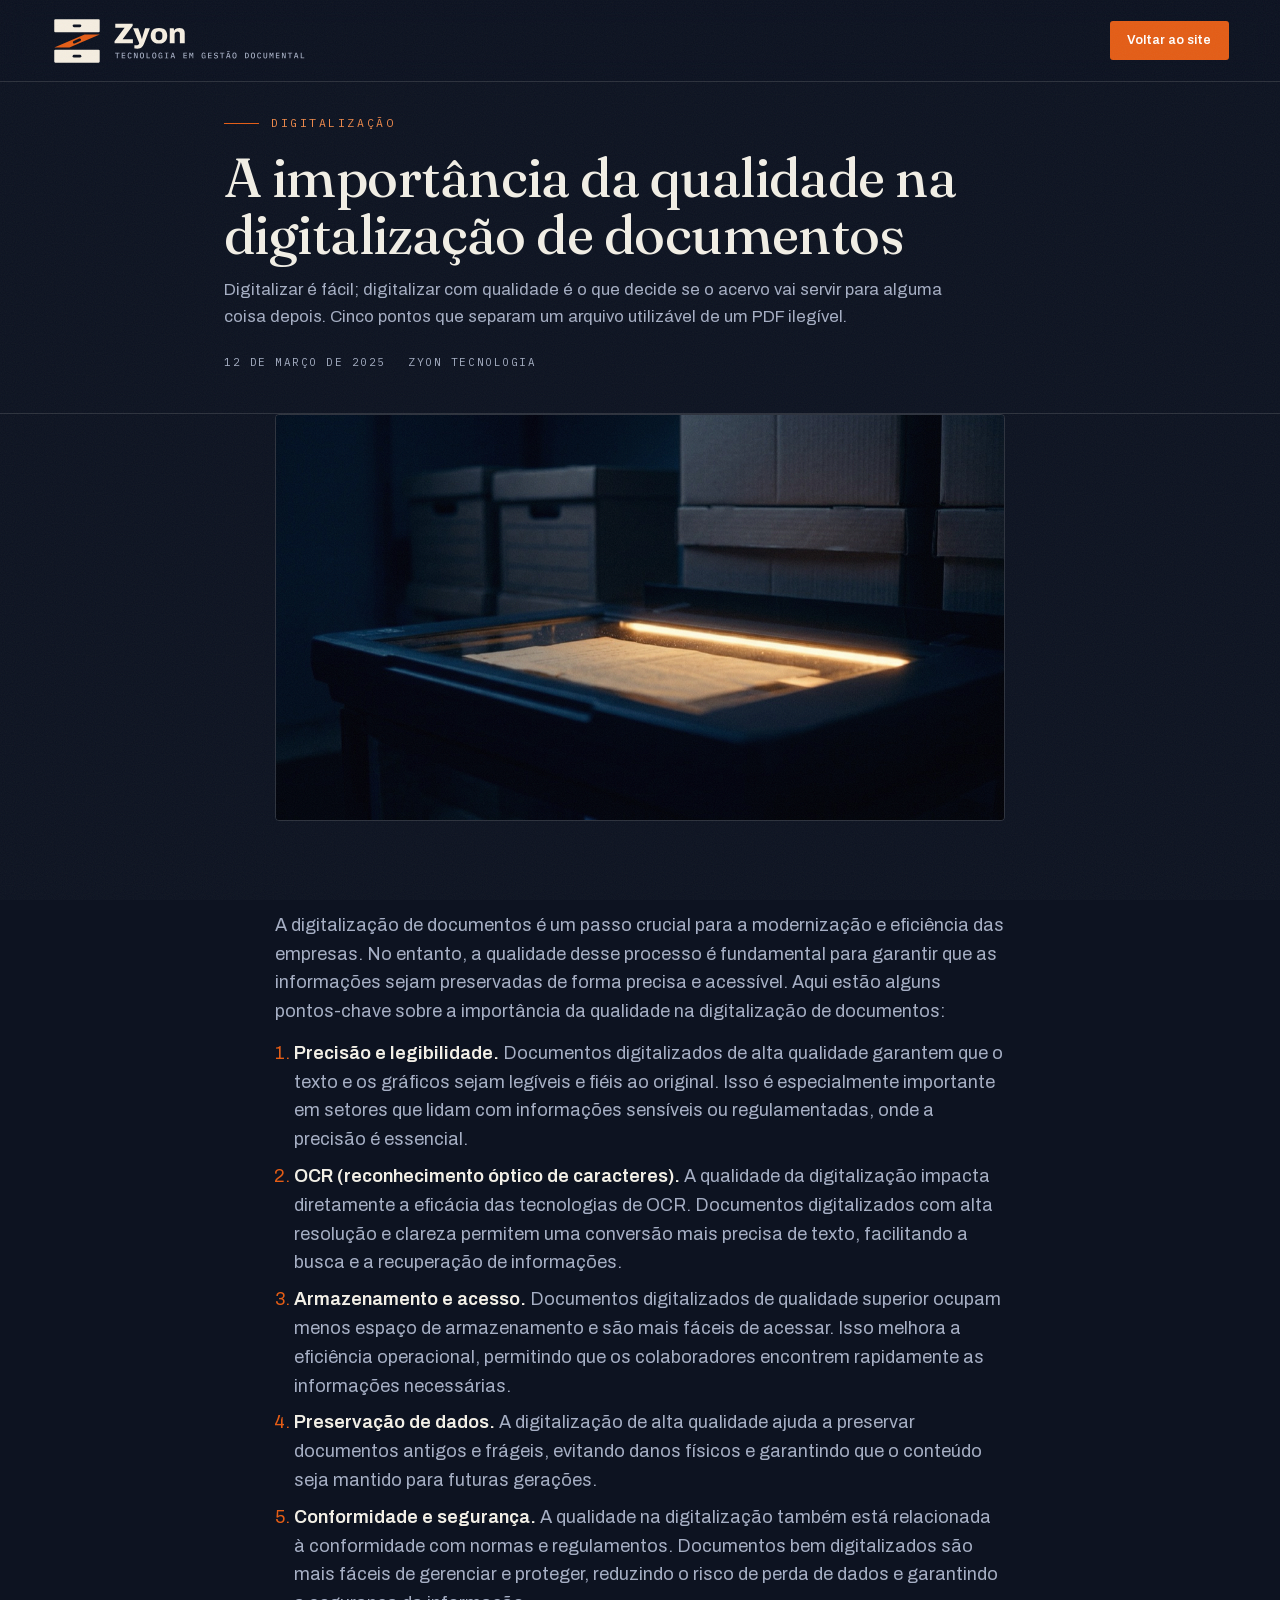
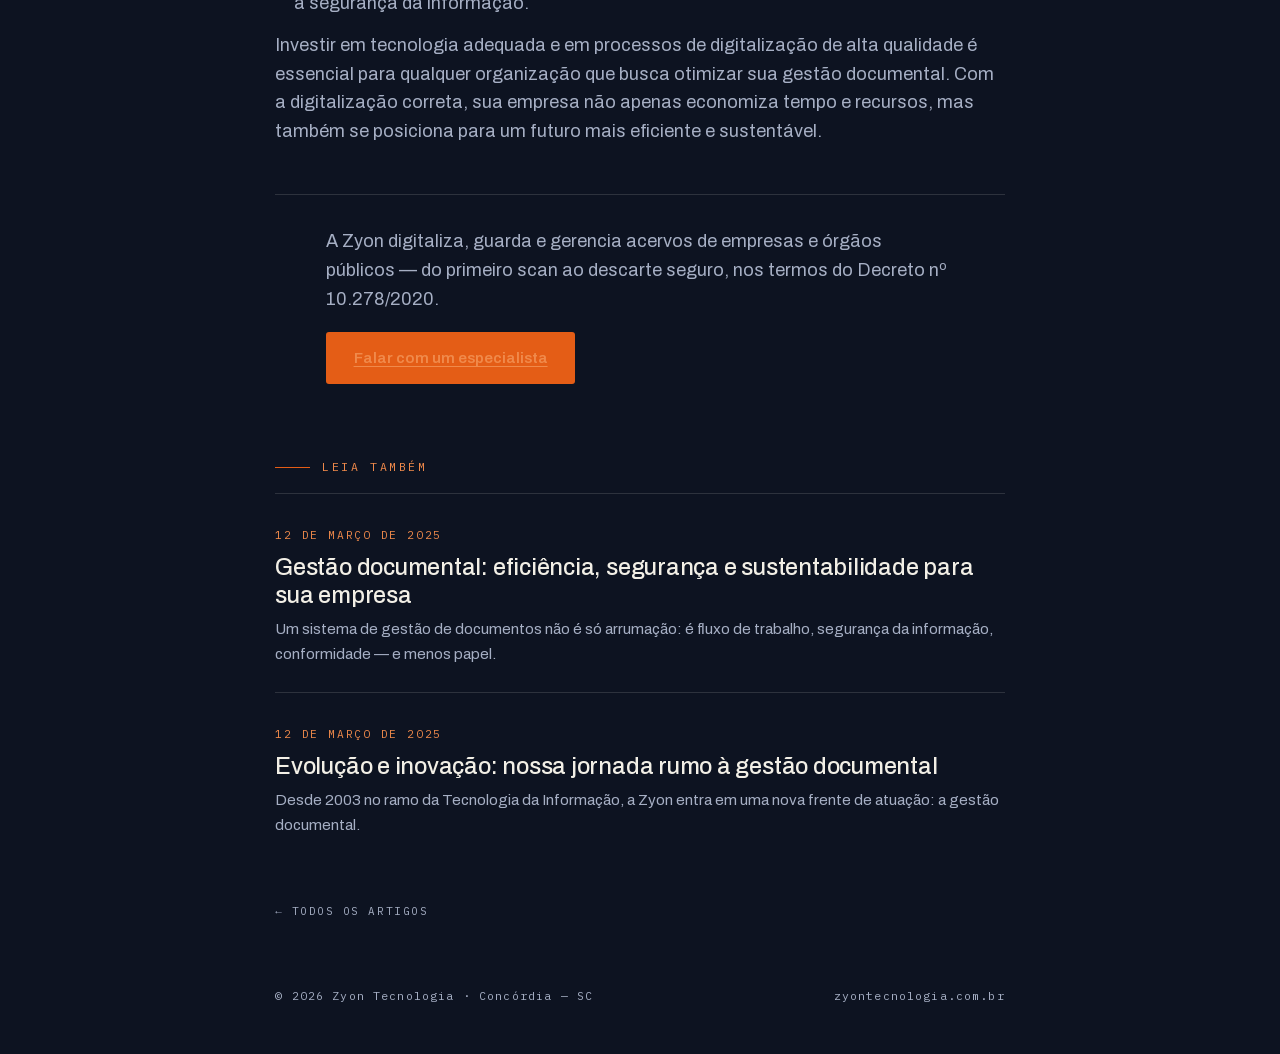
==== a-importancia-da-qualidade-na-digitalizacao-de-documentos/index.html @ 0499d336 "feat: recria os 4 posts do WordPress como paginas estaticas e prepara producao Os posts vinham do Wo" ====
<!DOCTYPE html>
<html lang="pt-BR">
<head>
<meta charset="UTF-8">
<meta name="viewport" content="width=device-width, initial-scale=1.0">
<meta name="theme-color" content="#0D1321">
<title>A importância da qualidade na digitalização de documentos — Zyon Tecnologia</title>
<meta name="description" content="Digitalizar é fácil; digitalizar com qualidade é o que decide se o acervo vai servir para alguma coisa depois. Cinco pontos que separam um arquivo utilizável de um PDF ilegível.">
<link rel="canonical" href="https://zyontecnologia.com.br/a-importancia-da-qualidade-na-digitalizacao-de-documentos/">
<meta property="og:type" content="article">
<meta property="og:title" content="A importância da qualidade na digitalização de documentos">
<meta property="og:description" content="Digitalizar é fácil; digitalizar com qualidade é o que decide se o acervo vai servir para alguma coisa depois. Cinco pontos que separam um arquivo utilizável de um PDF ilegível.">
<meta property="og:url" content="https://zyontecnologia.com.br/a-importancia-da-qualidade-na-digitalizacao-de-documentos/">
<meta property="og:image" content="https://zyontecnologia.com.br/assets/img/artigos/qualidade.jpg">
<meta property="og:site_name" content="Zyon Tecnologia">
<meta property="og:locale" content="pt_BR">
<link rel="icon" href="data:image/svg+xml,%3Csvg xmlns='http://www.w3.org/2000/svg' viewBox='0 0 32 32'%3E%3Crect width='32' height='32' rx='6' fill='%23E45D16'/%3E%3Ctext x='16' y='23' font-family='Georgia,serif' font-size='20' font-weight='700' fill='%23F5EEE1' text-anchor='middle'%3EZ%3C/text%3E%3C/svg%3E">
<link rel="stylesheet" href="../assets/fonts/fonts.css">
<link rel="stylesheet" href="../css/style.css?v=202609031831">
<link rel="stylesheet" href="../css/pagina.css?v=202609031831">
<script type="application/ld+json">
{
 "@context": "https://schema.org",
 "@type": "BlogPosting",
 "headline": "A importância da qualidade na digitalização de documentos",
 "description": "Digitalizar é fácil; digitalizar com qualidade é o que decide se o acervo vai servir para alguma coisa depois. Cinco pontos que separam um arquivo utilizável de um PDF ilegível.",
 "image": "https://zyontecnologia.com.br/assets/img/artigos/qualidade.jpg",
 "datePublished": "2025-03-12",
 "dateModified": "2025-03-12",
 "inLanguage": "pt-BR",
 "mainEntityOfPage": {
  "@type": "WebPage",
  "@id": "https://zyontecnologia.com.br/a-importancia-da-qualidade-na-digitalizacao-de-documentos/"
 },
 "author": {
  "@type": "Organization",
  "name": "Zyon Tecnologia"
 },
 "publisher": {
  "@type": "Organization",
  "name": "Zyon Tecnologia",
  "url": "https://zyontecnologia.com.br/"
 }
}
</script>
</head>
<body>

<header class="topo rolou" id="header">
  <a class="marca" href="../index.html" aria-label="Zyon — Tecnologia em gestão documental">
    <img class="marca-assinatura" src="../assets/img/zyon-assinatura.svg" alt="" width="475" height="96">
    <img class="marca-simbolo" src="../assets/img/zyon-simbolo-mancha.svg" alt="" width="84" height="80">
    <span class="marca-texto">
      <img class="marca-nome" src="../assets/img/zyon-nome.svg" alt="" width="130" height="46">
      <span class="marca-descritor"><span>Tecnologia em</span><span>Gestão documental</span></span>
    </span>
  </a>
  <a class="cta cta-mini" href="../index.html" style="margin-left:auto">Voltar ao site</a>
</header>

<section class="doc-topo">
  <div class="doc-in">
    <p class="rotulo">Digitalização</p>
    <h1>A importância da qualidade na digitalização de documentos</h1>
    <p class="resumo">Digitalizar é fácil; digitalizar com qualidade é o que decide se o acervo vai servir para alguma coisa depois. Cinco pontos que separam um arquivo utilizável de um PDF ilegível.</p>
    <div class="doc-meta">
      <span>12 de março de 2025</span>
      <span>Zyon Tecnologia</span>
    </div>
  </div>
</section>

<div class="art-capa">
  <img src="../assets/img/artigos/qualidade.jpg" alt="Documentos sendo digitalizados em alta resolução" loading="lazy" decoding="async">
</div>

<main class="doc-corpo">
<p>A digitalização de documentos é um passo crucial para a modernização e eficiência
das empresas. No entanto, a qualidade desse processo é fundamental para garantir que as
informações sejam preservadas de forma precisa e acessível. Aqui estão alguns pontos-chave
sobre a importância da qualidade na digitalização de documentos:</p>

<ol>
  <li><strong>Precisão e legibilidade.</strong> Documentos digitalizados de alta qualidade
  garantem que o texto e os gráficos sejam legíveis e fiéis ao original. Isso é especialmente
  importante em setores que lidam com informações sensíveis ou regulamentadas, onde a
  precisão é essencial.</li>

  <li><strong>OCR (reconhecimento óptico de caracteres).</strong> A qualidade da digitalização
  impacta diretamente a eficácia das tecnologias de OCR. Documentos digitalizados com alta
  resolução e clareza permitem uma conversão mais precisa de texto, facilitando a busca e a
  recuperação de informações.</li>

  <li><strong>Armazenamento e acesso.</strong> Documentos digitalizados de qualidade superior
  ocupam menos espaço de armazenamento e são mais fáceis de acessar. Isso melhora a eficiência
  operacional, permitindo que os colaboradores encontrem rapidamente as informações
  necessárias.</li>

  <li><strong>Preservação de dados.</strong> A digitalização de alta qualidade ajuda a
  preservar documentos antigos e frágeis, evitando danos físicos e garantindo que o conteúdo
  seja mantido para futuras gerações.</li>

  <li><strong>Conformidade e segurança.</strong> A qualidade na digitalização também está
  relacionada à conformidade com normas e regulamentos. Documentos bem digitalizados são mais
  fáceis de gerenciar e proteger, reduzindo o risco de perda de dados e garantindo a segurança
  da informação.</li>
</ol>

<p>Investir em tecnologia adequada e em processos de digitalização de alta qualidade é
essencial para qualquer organização que busca otimizar sua gestão documental. Com a
digitalização correta, sua empresa não apenas economiza tempo e recursos, mas também se
posiciona para um futuro mais eficiente e sustentável.</p>

  <div class="art-fim">
    <p>A Zyon digitaliza, guarda e gerencia acervos de empresas e órgãos públicos —
    do primeiro scan ao descarte seguro, nos termos do Decreto nº 10.278/2020.</p>
    <a class="cta" href="https://wa.me/554934423503?text=Ol%C3%A1!%20Quero%20falar%20com%20um%20especialista." target="_blank" rel="noopener">Falar com um especialista</a>
  </div>
</main>

<section class="art-lista">
  <p class="rotulo" style="margin-bottom:1rem">Leia também</p>
  <a class="art-item" href="../gestao-documental-eficiencia-seguranca-e-sustentabilidade-para-sua-empresa/"><span class="art-data">12 de março de 2025</span><h2>Gestão documental: eficiência, segurança e sustentabilidade para sua empresa</h2><p>Um sistema de gestão de documentos não é só arrumação: é fluxo de trabalho, segurança da informação, conformidade — e menos papel.</p></a>
  <a class="art-item" href="../evolucao-e-inovacao-nossa-jornada-rumo-a-gestao-documental/"><span class="art-data">12 de março de 2025</span><h2>Evolução e inovação: nossa jornada rumo à gestão documental</h2><p>Desde 2003 no ramo da Tecnologia da Informação, a Zyon entra em uma nova frente de atuação: a gestão documental.</p></a>
  <p style="margin-top:2rem"><a class="doc-voltar" href="../artigos/">← Todos os artigos</a></p>
</section>

<footer class="rodape" style="max-width:52rem;margin:0 auto;padding:0 var(--pad) 3rem">
  <p>© <span id="ano">2026</span> Zyon Tecnologia · Concórdia — SC</p>
  <a href="../index.html">zyontecnologia.com.br</a>
</footer>

<script>document.getElementById("ano").textContent = new Date().getFullYear();</script>
</body>
</html>
---- assets/fonts/fonts.css ----
/* vietnamese */
@font-face {
  font-family: 'Archivo';
  font-style: normal;
  font-weight: 100 900;
  font-stretch: 100%;
  font-display: swap;
  src: url(s_archivo_v25_k3kPo8UDI-1M0wlSV9XAw6lQkqWY8Q82sLySOxKsv4RnUPU.woff2) format('woff2');
  unicode-range: U+0102-0103, U+0110-0111, U+0128-0129, U+0168-0169, U+01A0-01A1, U+01AF-01B0, U+0300-0301, U+0303-0304, U+0308-0309, U+0323, U+0329, U+1EA0-1EF9, U+20AB;
}
/* latin-ext */
@font-face {
  font-family: 'Archivo';
  font-style: normal;
  font-weight: 100 900;
  font-stretch: 100%;
  font-display: swap;
  src: url(s_archivo_v25_k3kPo8UDI-1M0wlSV9XAw6lQkqWY8Q82sLyTOxKsv4RnUPU.woff2) format('woff2');
  unicode-range: U+0100-02BA, U+02BD-02C5, U+02C7-02CC, U+02CE-02D7, U+02DD-02FF, U+0304, U+0308, U+0329, U+1D00-1DBF, U+1E00-1E9F, U+1EF2-1EFF, U+2020, U+20A0-20AB, U+20AD-20C0, U+2113, U+2C60-2C7F, U+A720-A7FF;
}
/* latin */
@font-face {
  font-family: 'Archivo';
  font-style: normal;
  font-weight: 100 900;
  font-stretch: 100%;
  font-display: swap;
  src: url(s_archivo_v25_k3kPo8UDI-1M0wlSV9XAw6lQkqWY8Q82sLydOxKsv4Rn.woff2) format('woff2');
  unicode-range: U+0000-00FF, U+0131, U+0152-0153, U+02BB-02BC, U+02C6, U+02DA, U+02DC, U+0304, U+0308, U+0329, U+2000-206F, U+20AC, U+2122, U+2191, U+2193, U+2212, U+2215, U+FEFF, U+FFFD;
}
/* vietnamese */
@font-face {
  font-family: 'Fraunces';
  font-style: italic;
  font-weight: 300 900;
  font-display: swap;
  src: url(s_fraunces_v38_6NU58FyLNQOQZAnv9ZwNjucMHVn85Ni7emAe9lKqZTnbB-gzTK0K1ChjdfeQ7ZXk8kD6.woff2) format('woff2');
  unicode-range: U+0102-0103, U+0110-0111, U+0128-0129, U+0168-0169, U+01A0-01A1, U+01AF-01B0, U+0300-0301, U+0303-0304, U+0308-0309, U+0323, U+0329, U+1EA0-1EF9, U+20AB;
}
/* latin-ext */
@font-face {
  font-family: 'Fraunces';
  font-style: italic;
  font-weight: 300 900;
  font-display: swap;
  src: url(s_fraunces_v38_6NU58FyLNQOQZAnv9ZwNjucMHVn85Ni7emAe9lKqZTnbB-gzTK0K1ChjdPeQ7ZXk8kD6.woff2) format('woff2');
  unicode-range: U+0100-02BA, U+02BD-02C5, U+02C7-02CC, U+02CE-02D7, U+02DD-02FF, U+0304, U+0308, U+0329, U+1D00-1DBF, U+1E00-1E9F, U+1EF2-1EFF, U+2020, U+20A0-20AB, U+20AD-20C0, U+2113, U+2C60-2C7F, U+A720-A7FF;
}
/* latin */
@font-face {
  font-family: 'Fraunces';
  font-style: italic;
  font-weight: 300 900;
  font-display: swap;
  src: url(s_fraunces_v38_6NU58FyLNQOQZAnv9ZwNjucMHVn85Ni7emAe9lKqZTnbB-gzTK0K1ChjeveQ7ZXk8g.woff2) format('woff2');
  unicode-range: U+0000-00FF, U+0131, U+0152-0153, U+02BB-02BC, U+02C6, U+02DA, U+02DC, U+0304, U+0308, U+0329, U+2000-206F, U+20AC, U+2122, U+2191, U+2193, U+2212, U+2215, U+FEFF, U+FFFD;
}
/* vietnamese */
@font-face {
  font-family: 'Fraunces';
  font-style: normal;
  font-weight: 300 900;
  font-display: swap;
  src: url(s_fraunces_v38_6NU78FyLNQOQZAnv9bYEvDiIdE9Ea92uemAk_WBq8U_9v0c2Wa0KxCBTeP2Xz5fU8w.woff2) format('woff2');
  unicode-range: U+0102-0103, U+0110-0111, U+0128-0129, U+0168-0169, U+01A0-01A1, U+01AF-01B0, U+0300-0301, U+0303-0304, U+0308-0309, U+0323, U+0329, U+1EA0-1EF9, U+20AB;
}
/* latin-ext */
@font-face {
  font-family: 'Fraunces';
  font-style: normal;
  font-weight: 300 900;
  font-display: swap;
  src: url(s_fraunces_v38_6NU78FyLNQOQZAnv9bYEvDiIdE9Ea92uemAk_WBq8U_9v0c2Wa0KxCFTeP2Xz5fU8w.woff2) format('woff2');
  unicode-range: U+0100-02BA, U+02BD-02C5, U+02C7-02CC, U+02CE-02D7, U+02DD-02FF, U+0304, U+0308, U+0329, U+1D00-1DBF, U+1E00-1E9F, U+1EF2-1EFF, U+2020, U+20A0-20AB, U+20AD-20C0, U+2113, U+2C60-2C7F, U+A720-A7FF;
}
/* latin */
@font-face {
  font-family: 'Fraunces';
  font-style: normal;
  font-weight: 300 900;
  font-display: swap;
  src: url(s_fraunces_v38_6NU78FyLNQOQZAnv9bYEvDiIdE9Ea92uemAk_WBq8U_9v0c2Wa0KxC9TeP2Xz5c.woff2) format('woff2');
  unicode-range: U+0000-00FF, U+0131, U+0152-0153, U+02BB-02BC, U+02C6, U+02DA, U+02DC, U+0304, U+0308, U+0329, U+2000-206F, U+20AC, U+2122, U+2191, U+2193, U+2212, U+2215, U+FEFF, U+FFFD;
}
/* cyrillic-ext */
@font-face {
  font-family: 'IBM Plex Mono';
  font-style: normal;
  font-weight: 400;
  font-display: swap;
  src: url(s_ibmplexmono_v20_-F63fjptAgt5VM-kVkqdyU8n1iIq131nj-otFQ.woff2) format('woff2');
  unicode-range: U+0460-052F, U+1C80-1C8A, U+20B4, U+2DE0-2DFF, U+A640-A69F, U+FE2E-FE2F;
}
/* cyrillic */
@font-face {
  font-family: 'IBM Plex Mono';
  font-style: normal;
  font-weight: 400;
  font-display: swap;
  src: url(s_ibmplexmono_v20_-F63fjptAgt5VM-kVkqdyU8n1isq131nj-otFQ.woff2) format('woff2');
  unicode-range: U+0301, U+0400-045F, U+0490-0491, U+04B0-04B1, U+2116;
}
/* vietnamese */
@font-face {
  font-family: 'IBM Plex Mono';
  font-style: normal;
  font-weight: 400;
  font-display: swap;
  src: url(s_ibmplexmono_v20_-F63fjptAgt5VM-kVkqdyU8n1iAq131nj-otFQ.woff2) format('woff2');
  unicode-range: U+0102-0103, U+0110-0111, U+0128-0129, U+0168-0169, U+01A0-01A1, U+01AF-01B0, U+0300-0301, U+0303-0304, U+0308-0309, U+0323, U+0329, U+1EA0-1EF9, U+20AB;
}
/* latin-ext */
@font-face {
  font-family: 'IBM Plex Mono';
  font-style: normal;
  font-weight: 400;
  font-display: swap;
  src: url(s_ibmplexmono_v20_-F63fjptAgt5VM-kVkqdyU8n1iEq131nj-otFQ.woff2) format('woff2');
  unicode-range: U+0100-02BA, U+02BD-02C5, U+02C7-02CC, U+02CE-02D7, U+02DD-02FF, U+0304, U+0308, U+0329, U+1D00-1DBF, U+1E00-1E9F, U+1EF2-1EFF, U+2020, U+20A0-20AB, U+20AD-20C0, U+2113, U+2C60-2C7F, U+A720-A7FF;
}
/* latin */
@font-face {
  font-family: 'IBM Plex Mono';
  font-style: normal;
  font-weight: 400;
  font-display: swap;
  src: url(s_ibmplexmono_v20_-F63fjptAgt5VM-kVkqdyU8n1i8q131nj-o.woff2) format('woff2');
  unicode-range: U+0000-00FF, U+0131, U+0152-0153, U+02BB-02BC, U+02C6, U+02DA, U+02DC, U+0304, U+0308, U+0329, U+2000-206F, U+20AC, U+2122, U+2191, U+2193, U+2212, U+2215, U+FEFF, U+FFFD;
}
/* cyrillic-ext */
@font-face {
  font-family: 'IBM Plex Mono';
  font-style: normal;
  font-weight: 500;
  font-display: swap;
  src: url(s_ibmplexmono_v20_-F6qfjptAgt5VM-kVkqdyU8n3twJwl1FgsAXHNlYzg.woff2) format('woff2');
  unicode-range: U+0460-052F, U+1C80-1C8A, U+20B4, U+2DE0-2DFF, U+A640-A69F, U+FE2E-FE2F;
}
/* cyrillic */
@font-face {
  font-family: 'IBM Plex Mono';
  font-style: normal;
  font-weight: 500;
  font-display: swap;
  src: url(s_ibmplexmono_v20_-F6qfjptAgt5VM-kVkqdyU8n3twJwlRFgsAXHNlYzg.woff2) format('woff2');
  unicode-range: U+0301, U+0400-045F, U+0490-0491, U+04B0-04B1, U+2116;
}
/* vietnamese */
@font-face {
  font-family: 'IBM Plex Mono';
  font-style: normal;
  font-weight: 500;
  font-display: swap;
  src: url(s_ibmplexmono_v20_-F6qfjptAgt5VM-kVkqdyU8n3twJwl9FgsAXHNlYzg.woff2) format('woff2');
  unicode-range: U+0102-0103, U+0110-0111, U+0128-0129, U+0168-0169, U+01A0-01A1, U+01AF-01B0, U+0300-0301, U+0303-0304, U+0308-0309, U+0323, U+0329, U+1EA0-1EF9, U+20AB;
}
/* latin-ext */
@font-face {
  font-family: 'IBM Plex Mono';
  font-style: normal;
  font-weight: 500;
  font-display: swap;
  src: url(s_ibmplexmono_v20_-F6qfjptAgt5VM-kVkqdyU8n3twJwl5FgsAXHNlYzg.woff2) format('woff2');
  unicode-range: U+0100-02BA, U+02BD-02C5, U+02C7-02CC, U+02CE-02D7, U+02DD-02FF, U+0304, U+0308, U+0329, U+1D00-1DBF, U+1E00-1E9F, U+1EF2-1EFF, U+2020, U+20A0-20AB, U+20AD-20C0, U+2113, U+2C60-2C7F, U+A720-A7FF;
}
/* latin */
@font-face {
  font-family: 'IBM Plex Mono';
  font-style: normal;
  font-weight: 500;
  font-display: swap;
  src: url(s_ibmplexmono_v20_-F6qfjptAgt5VM-kVkqdyU8n3twJwlBFgsAXHNk.woff2) format('woff2');
  unicode-range: U+0000-00FF, U+0131, U+0152-0153, U+02BB-02BC, U+02C6, U+02DA, U+02DC, U+0304, U+0308, U+0329, U+2000-206F, U+20AC, U+2122, U+2191, U+2193, U+2212, U+2215, U+FEFF, U+FFFD;
}
---- css/style.css ----
/* ============================================================
   ZYON TECH — "Cofre Âmbar"
   Mundo: arquivo físico tratado como cofre de luxo.
   Gesto assinatura: o carimbo (overshoot back-out).
   ============================================================ */

:root {
  /* "cofre meia-noite": navy profundo (frio) × papel creme (quente) × âmbar da marca (ação) */
  --tinta: #0D1321;
  --breu: #121A2C;
  --superficie: #1B2540;
  --papel: #F5EEE1;
  --papel-2: #ECE1CC;
  --ambar: #E45D16;
  --ambar-2: #F08A4B;
  --selo-tinta: #B5330F;
  --txt-claro: #F2EFE6;
  --txt-claro-2: #A6AFC4;
  --txt-escuro: #241A10;
  --txt-escuro-2: #6B5C48;
  --linha-d: rgba(242, 239, 230, 0.14);
  --linha-l: rgba(36, 26, 16, 0.16);
  --ease-out: cubic-bezier(0.16, 1, 0.3, 1);
  --ease-carimbo: cubic-bezier(0.34, 1.56, 0.64, 1);
  --serif: "Fraunces", Georgia, serif;
  --sans: "Archivo", -apple-system, "Segoe UI", sans-serif;
  --mono: "IBM Plex Mono", "SF Mono", monospace;
  --pad: clamp(1.25rem, 4vw, 4rem);
  --h-header: 82px;        /* altura reservada do cabeçalho fixo */
}

* { margin: 0; padding: 0; box-sizing: border-box; }
html { scroll-behavior: smooth; }
html, body { overflow-x: clip; }
body {
  background: var(--tinta);
  color: var(--txt-claro);
  font-family: var(--sans);
  font-size: clamp(1rem, 0.95rem + 0.3vw, 1.125rem);
  line-height: 1.6;
  -webkit-font-smoothing: antialiased;
}
/* grão de papel — textura de atmosfera única do mundo */
body::before {
  content: "";
  position: fixed;
  inset: 0;
  z-index: 999;
  pointer-events: none;
  opacity: 0.05;
  background-image: url("data:image/svg+xml,%3Csvg xmlns='http://www.w3.org/2000/svg' width='140' height='140'%3E%3Cfilter id='n'%3E%3CfeTurbulence type='fractalNoise' baseFrequency='0.9' numOctaves='2'/%3E%3C/filter%3E%3Crect width='140' height='140' filter='url(%23n)'/%3E%3C/svg%3E");
}

h1, h2, h3 { font-family: var(--serif); font-optical-sizing: auto; font-weight: 480; line-height: 1.05; letter-spacing: -0.01em; }
h2 { font-size: clamp(2rem, 1.2rem + 3.6vw, 3.8rem); }
em { font-style: italic; font-weight: 560; }
a { color: inherit; }
.mono { font-family: var(--mono); }
img { max-width: 100%; display: block; }
section { position: relative; }

/* ---------- rótulos mono (hairline + caps) ---------- */
.rotulo {
  font-family: var(--mono);
  font-size: 0.72rem;
  letter-spacing: 0.22em;
  text-transform: uppercase;
  color: var(--ambar-2);
  display: inline-flex;
  align-items: center;
  gap: 0.75rem;
}
.rotulo::before { content: ""; width: 2.2rem; height: 1px; flex: none; background: var(--ambar); }
@media (max-width: 700px) {   /* rótulo mono não cabe em 1 linha no celular */
  .rotulo { font-size: 0.63rem; letter-spacing: 0.13em; gap: 0.5rem; }
  .rotulo::before { width: 1.4rem; }
}

/* ---------- barra de progresso (CSS scroll-driven, sem JS) ---------- */
.progresso {
  position: fixed; top: 0; left: 0; right: 0; height: 2px; z-index: 60;
  background: var(--ambar);
  transform-origin: 0 50%;
  transform: scaleX(0);
}
/* a barra de progresso é dirigida por rAF no main.js (mais previsível que scroll-driven) */

/* ---------- header ---------- */
.topo {
  position: fixed; top: 0; left: 0; right: 0; z-index: 50;
  min-height: var(--h-header);
  display: flex; align-items: center; gap: 2rem;
  padding: 0.9rem var(--pad);
  border-bottom: 1px solid transparent;
  transition: background 0.4s var(--ease-out), border-color 0.4s;
}
.topo.rolou { background: rgba(13, 19, 33, 0.84); backdrop-filter: blur(12px); border-color: var(--linha-d); }
/* fundo do header sem depender de evento de scroll (a marca clara precisa de contraste
   sobre as seções claras). CSS scroll-driven onde houver suporte; o JS cobre o resto. */
@supports (animation-timeline: scroll()) {
  .topo {
    animation: header-fundo linear both;
    animation-timeline: scroll(root);
    animation-range: 40px 160px;
  }
  @keyframes header-fundo {
    to {
      background: rgba(13, 19, 33, 0.88);
      border-color: var(--linha-d);
      backdrop-filter: blur(12px);
    }
  }
}
.marca { text-decoration: none; display: flex; align-items: center; }
.marca-assinatura { height: 52px; width: auto; display: block; }   /* assinatura completa em curvas */
.marca-curta { height: 34px; width: auto; display: none; }          /* símbolo + nome, no mobile */
.nav { display: flex; gap: clamp(0.9rem, 1.6vw, 1.6rem); margin-left: auto; }
.nav a {
  text-decoration: none; font-size: 0.85rem; color: var(--txt-claro-2);
  white-space: nowrap;            /* sem "Guarda / física" em duas linhas */
  transition: color 0.25s;
}
.nav a:hover { color: var(--ambar-2); }

/* Faixa apertada: logo grande + 5 links + CTA no mesmo eixo, sem quebrar em 2 linhas */
@media (min-width: 961px) and (max-width: 1080px) {
  .marca-assinatura { height: 46px; }
  .nav { gap: 0.9rem; }
  .nav a { font-size: 0.8rem; }
  .topo .cta { padding: 0.7rem 1.1rem; font-size: 0.85rem; white-space: nowrap; }
}

/* ---------- CTAs ---------- */
.cta {
  display: inline-flex; align-items: center; justify-content: center;
  background: var(--ambar); color: #fff; text-decoration: none;
  font-weight: 600; font-size: 0.95rem;
  padding: 0.85rem 1.7rem; border-radius: 3px;
  transition: transform 0.35s var(--ease-carimbo), background 0.25s, box-shadow 0.35s;
  box-shadow: 0 0 0 rgba(228, 93, 22, 0);
}
.cta:hover { background: var(--ambar-2); transform: translateY(-2px); box-shadow: 0 10px 30px rgba(228, 93, 22, 0.35); }
.cta:active { transform: scale(0.97); }
.cta-mini { padding: 0.55rem 1.1rem; font-size: 0.8rem; }
.cta-fantasma { background: transparent; box-shadow: inset 0 0 0 1px var(--linha-d); color: var(--txt-claro); }
.cta-fantasma:hover { background: rgba(245, 238, 225, 0.06); box-shadow: inset 0 0 0 1px var(--txt-claro-2); }
.cta-grande { font-size: 1.15rem; padding: 1.2rem 2.6rem; }

/* ============================================================
   MOTOR DE PIN (sticky + spacer)
   ============================================================ */
.pin-wrap { position: relative; }
.pin-screen {
  position: sticky; top: 0; height: 100svh;
  overflow: clip;
  display: flex; flex-direction: column;
}
.rm .pin-wrap { height: auto !important; }
.rm .pin-screen { position: static; height: auto; min-height: var(--vhpx, 100svh); }

/* ============================================================
   ATO 1 · HERO — "O Scanner"
   ============================================================ */
.hero-screen {
  justify-content: safe center;                 /* em telas baixas, não sobe atrás do header */
  padding: calc(var(--h-header) + 1.5rem) var(--pad) 3rem;
  overflow-y: auto;
  background:
    radial-gradient(46% 56% at 74% 44%, rgba(228, 93, 22, 0.10), transparent 68%),
    radial-gradient(60% 50% at 18% 8%, rgba(64, 92, 150, 0.14), transparent 70%);
}
.hero-grid {
  display: grid; grid-template-columns: minmax(0, 1.15fr) minmax(0, 0.85fr);
  gap: clamp(2rem, 5vw, 5rem); align-items: center;
  max-width: 1280px; margin: 0 auto; width: 100%;
}
.hero-h1 {                          /* mesma formatação do H1 original: duas linhas grandes */
  font-size: clamp(2.5rem, 1.4rem + 5.4vw, 5.6rem);
  margin: 1.4rem 0 1.2rem;
  font-weight: 480; line-height: 1.05; letter-spacing: -0.01em;
  color: var(--txt-claro);
}
.hero-h1 .risca { position: relative; white-space: nowrap; }
.hero-h1 .risca::after {            /* o traço que encerra o arquivo morto */
  content: ""; position: absolute; left: -3%; right: -3%; top: 54%;
  height: 5px; background: var(--ambar); border-radius: 3px;
}
.hero-h1 em { color: var(--ambar-2); font-style: italic; font-weight: 560; }
.hero-sub { color: var(--txt-claro-2); max-width: 32rem; font-size: 0.97rem; }
.hero-ctas { display: flex; gap: 0.9rem; flex-wrap: wrap; margin-top: 1.8rem; }
.selo-traco { width: 1.6rem; height: 1px; background: var(--linha-d); flex: none; }

/* o documento sendo digitalizado */
.hero-stage { position: relative; display: grid; place-items: center; }
.doc {
  --scan: 8%;
  position: relative;
  width: min(340px, 78vw); aspect-ratio: 3 / 4.1;
  border-radius: 4px;
  box-shadow: 0 30px 80px rgba(4, 8, 18, 0.65), 0 0 0 1px var(--linha-d);
  transform: rotate(2deg);
  will-change: transform;
}
.doc-paper, .doc-digital { position: absolute; inset: 0; border-radius: 4px; padding: 9% 9% 8%; overflow: clip; }
.doc-paper { background: linear-gradient(160deg, var(--papel) 0%, var(--papel-2) 100%); }
.dp-cab { display: flex; align-items: center; gap: 0.6rem; margin-bottom: 9%; }
.dp-logo { width: 13%; aspect-ratio: 1; border-radius: 50%; background: var(--ambar); opacity: 0.85; flex: none; }
.dp-linhas { flex: 1; display: flex; flex-direction: column; gap: 0.35rem; }
.dp-linhas i { display: block; height: 0.45rem; background: var(--txt-escuro); opacity: 0.75; border-radius: 1px; }
.dp-linhas i:last-child { width: 55%; opacity: 0.35; }
.dl { display: block; height: 0.32rem; border-radius: 1px; background: var(--txt-escuro-2); opacity: 0.5; margin-bottom: 5.2%; }
.dl.esp { margin-top: 8%; }
.w4 { width: 40%; } .w5 { width: 52%; } .w6 { width: 62%; } .w7 { width: 71%; } .w8 { width: 82%; } .w9 { width: 92%; }
.dp-carimbo {
  position: absolute; right: 8%; top: 34%;
  font-family: var(--mono); font-size: 0.58rem; letter-spacing: 0.18em; line-height: 1.5;
  color: var(--selo-tinta); border: 1.5px solid var(--selo-tinta);
  padding: 0.4rem 0.6rem; border-radius: 2px; transform: rotate(-8deg); opacity: 0.65;
}
.dp-assin {
  position: absolute; bottom: 9%; left: 9%; width: 34%; height: 2rem;
  border-bottom: 1px solid var(--txt-escuro-2);
  background:
    radial-gradient(ellipse 60% 100% at 30% 80%, transparent 58%, var(--txt-escuro-2) 59%, transparent 62%),
    radial-gradient(ellipse 50% 80% at 65% 60%, transparent 56%, var(--txt-escuro-2) 57%, transparent 61%);
  opacity: 0.7;
}
/* camada digital — revelada acima do feixe */
.doc-digital {
  background: linear-gradient(180deg, #080D18 0%, var(--breu) 100%);
  clip-path: inset(0 0 calc(100% - var(--scan)) 0);
  display: flex; flex-direction: column; gap: 4.5%;
}
.dd-grade {
  position: absolute; inset: 0; opacity: 0.14;
  background-image: linear-gradient(var(--ambar) 1px, transparent 1px), linear-gradient(90deg, var(--ambar) 1px, transparent 1px);
  background-size: 22px 22px;
}
.dd-ocr { font-family: var(--mono); font-size: 0.62rem; color: var(--ambar-2); position: relative; }
.dd-meta { font-family: var(--mono); font-size: 0.58rem; color: var(--txt-claro-2); position: relative; }
.dd-meta:nth-of-type(odd) { color: var(--txt-claro); }
/* o feixe */
.doc-beam {
  position: absolute; left: -6%; right: -6%; top: var(--scan); height: 2px;
  background: var(--ambar);
  box-shadow: 0 0 18px 3px rgba(228, 93, 22, 0.75), 0 0 60px 12px rgba(228, 93, 22, 0.3);
  transition: opacity 0.3s;
}
.rm .doc { --scan: 55%; }

/* chips de conformidade — carimbam ao passar do feixe */
.chips { position: absolute; inset: 0; pointer-events: none; }
.chip {
  position: absolute; left: var(--cx); top: var(--cy);
  font-family: var(--mono); font-size: 0.62rem; letter-spacing: 0.1em;
  color: var(--txt-claro); background: var(--superficie);
  border: 1px solid var(--linha-d); border-radius: 2px;
  padding: 0.35rem 0.6rem; white-space: nowrap;
  opacity: 0; transform: scale(1.4) rotate(-4deg);
}
.chip-forte { background: var(--ambar); color: #fff; border-color: var(--ambar); font-weight: 500; }
.chip.on { animation: carimbo 0.45s var(--ease-carimbo) forwards; }
.rm .chip { opacity: 1; transform: none; animation: none; }
@keyframes carimbo {
  0% { opacity: 0; transform: scale(1.45) rotate(-5deg); }
  62% { opacity: 1; transform: scale(0.95) rotate(0.5deg); }
  82% { transform: scale(1.03); }
  100% { opacity: 1; transform: scale(1) rotate(0); }
}

/* selo circular girando */
.selo-circular {
  position: absolute; width: 118px; right: -6%; bottom: -4%;
  fill: var(--txt-claro-2); opacity: 0.55;
  font-family: var(--mono); font-size: 10.5px; letter-spacing: 0.16em;
  animation: girar 26s linear infinite;
}
@keyframes girar { to { transform: rotate(360deg); } }
.rm .selo-circular { animation: none; }

.hero-hint {
  position: absolute; bottom: 1.4rem; left: 50%; transform: translateX(-50%);
  font-family: var(--mono); font-size: 0.68rem; letter-spacing: 0.22em;
  text-transform: uppercase; color: var(--txt-claro-2); white-space: nowrap;
}
.hint-seta { display: inline-block; animation: pulsar 1.6s ease-in-out infinite; color: var(--ambar-2); }
@keyframes pulsar { 0%, 100% { transform: translateY(0); } 50% { transform: translateY(5px); } }
.rm .hint-seta { animation: none; }
.rm .hero-hint { position: static; transform: none; text-align: center; margin-top: 2rem; }

/* ============================================================
   MARQUEE DUPLO — contra-rotação
   ============================================================ */
.marquee { border-block: 1px solid var(--linha-d); overflow: clip; padding: 1.1rem 0; background: var(--breu); }
.mq-faixa { overflow: clip; }
.mq-faixa + .mq-faixa { margin-top: 0.8rem; }
.mq-trilho { display: flex; gap: 2.2rem; width: max-content; align-items: center; }
.mq-trilho span {
  font-family: var(--serif); font-size: clamp(1rem, 2vw, 1.4rem); font-weight: 430;
  color: var(--txt-claro-2); white-space: nowrap;
}
.mq-trilho span:nth-child(even) { color: var(--ambar); }
.mq-a .mq-trilho { animation: rolarA 38s linear infinite; }
.mq-b .mq-trilho { animation: rolarB 32s linear infinite; }
.mq-b .mq-trilho span { font-style: italic; }
@keyframes rolarA { to { transform: translateX(-50%); } }
@keyframes rolarB { from { transform: translateX(-50%); } to { transform: translateX(0); } }
.rm .mq-trilho { animation: none; }

/* ============================================================
   STATEMENT
   ============================================================ */
.statement { background: var(--papel); color: var(--txt-escuro); padding: clamp(5rem, 12vw, 9rem) var(--pad); text-align: center; }
.rotulo-claro { color: var(--selo-tinta); }
.rotulo-claro::before { background: var(--selo-tinta); }
.statement-h { max-width: 21ch; margin: 1.6rem auto 1.4rem; }
.statement-h mark {
  background: none; color: var(--selo-tinta); font-style: italic;
  border-bottom: 2px solid rgba(194, 74, 16, 0.35);
}
.statement-p { max-width: 44rem; margin: 0 auto; color: var(--txt-escuro-2); }

/* ============================================================
   SEGMENTOS
   ============================================================ */
.segmentos { background: var(--papel); color: var(--txt-escuro); padding: 0 var(--pad) clamp(5rem, 10vw, 8rem); }
.secao-cab { max-width: 1280px; margin: 0 auto clamp(2.5rem, 6vw, 4.5rem); }
.secao-cab h2 { margin-top: 1.2rem; max-width: 18ch; }
.seg-grid {
  display: grid; grid-template-columns: repeat(auto-fit, minmax(min(100%, 340px), 1fr));
  gap: 1px; background: var(--linha-l);
  border: 1px solid var(--linha-l);
  max-width: 1280px; margin: 0 auto;
}
.seg-card {
  background: var(--papel); padding: 2rem 1.8rem 2.2rem;
  transition: background 0.35s var(--ease-out), transform 0.35s var(--ease-out);
}
.seg-card:hover { background: var(--papel-2); transform: translateY(-4px); }
.seg-n { font-family: var(--mono); font-size: 0.7rem; color: var(--selo-tinta); letter-spacing: 0.2em; }
.seg-card h3 { font-size: 1.35rem; margin: 0.9rem 0 0.6rem; }
.seg-card p { font-size: 0.92rem; color: var(--txt-escuro-2); }

/* ============================================================
   SOLUÇÕES
   ============================================================ */
.solucoes { background: var(--papel-2); color: var(--txt-escuro); padding: clamp(5rem, 10vw, 8rem) var(--pad); }
.sol {
  display: grid; grid-template-columns: minmax(0, 1.05fr) minmax(0, 0.95fr);
  gap: clamp(2rem, 6vw, 6rem); align-items: center;
  max-width: 1280px; margin: 0 auto; padding: clamp(3rem, 7vw, 5.5rem) 0;
}
.sol + .sol { border-top: 1px solid var(--linha-l); }
.sol-inv .sol-txt { order: 2; }
.sol-inv .sol-visual { order: 1; }
.sol-n {
  font-family: var(--serif); font-style: italic; font-size: 1.1rem;
  width: 2.6rem; height: 2.6rem; display: grid; place-items: center;
  border: 1px solid var(--selo-tinta); border-radius: 50%; color: var(--selo-tinta);
}
.sol h3 { font-size: clamp(1.7rem, 3vw, 2.6rem); margin: 1.1rem 0 0.9rem; }
.sol-rotulo {
  font-size: 0.68rem; letter-spacing: 0.2em; text-transform: uppercase;
  color: var(--selo-tinta); margin-top: 1rem;
}
.sol-titulo-forte { margin-top: 0.5rem !important; max-width: 16ch; }
.sol-titulo-forte em { color: var(--selo-tinta); font-style: italic; font-weight: 560; }
.sol-txt > p { color: var(--txt-escuro-2); max-width: 36rem; }
.sol-lista { list-style: none; margin-top: 1.4rem; }
.sol-lista li {
  padding: 0.55rem 0 0.55rem 1.6rem; position: relative;
  font-size: 0.95rem; border-bottom: 1px dashed var(--linha-l);
}
.sol-lista li::before { content: "✓"; position: absolute; left: 0; color: var(--selo-tinta); font-weight: 700; }

/* visuais das soluções (CSS puro) */
.sol-visual { display: grid; place-items: center; min-height: 260px; }
.sol-foto { margin: 0; position: relative; border-radius: 10px; overflow: hidden; box-shadow: 0 24px 60px rgba(4, 8, 18, 0.4); }
.sol-foto img { width: 100%; height: auto; display: block; }
.sol-foto-selo {
  position: absolute; left: 0.9rem; bottom: 0.9rem;
  background: rgba(13, 19, 33, 0.86); color: var(--papel);
  font-size: 0.66rem; letter-spacing: 0.14em; text-transform: uppercase;
  padding: 0.45rem 0.75rem; border-radius: 4px; backdrop-filter: blur(6px);
  border-left: 2px solid var(--ambar);
}
.ged-foto { margin: 1.7rem 0 0; max-width: 100%; }
.ged-foto img { max-height: 300px; object-fit: cover; object-position: center 60%; }
.sol-visual-scan { grid-template-columns: auto auto auto; gap: 1.2rem; }
.sv-folha, .sv-tela {
  width: 110px; aspect-ratio: 3/4; border-radius: 3px; padding: 16% 12%;
  display: flex; flex-direction: column; gap: 9%;
}
.sv-folha { background: var(--papel); box-shadow: 0 14px 40px rgba(36, 26, 16, 0.18); }
.sv-folha i { height: 4px; background: var(--txt-escuro-2); opacity: 0.5; border-radius: 1px; }
.sv-folha i:nth-child(2) { width: 70%; } .sv-folha i:nth-child(4) { width: 55%; }
.sv-seta { font-size: 1.6rem; color: var(--selo-tinta); }
.sv-tela { background: var(--tinta); box-shadow: 0 14px 40px rgba(36, 26, 16, 0.3); }
.sv-tela span { font-family: var(--mono); font-size: 0.6rem; color: var(--ambar-2); }
.sv-tela i { height: 4px; background: var(--ambar); opacity: 0.55; border-radius: 1px; }
.sv-tela i:nth-child(3) { width: 65%; }
.sol-visual-cofre { grid-template-rows: auto auto; gap: 1.4rem; }
.sv-estante {
  display: grid; grid-template-columns: repeat(4, 46px); gap: 7px;
  padding: 14px; border: 1px solid var(--linha-l); border-radius: 4px; background: var(--papel);
}
.sv-estante i { height: 34px; background: var(--superficie); border-radius: 2px; border-top: 4px solid var(--ambar); opacity: 0.9; }
.sv-estante i:nth-child(3n) { border-top-color: var(--selo-tinta); }
.sv-num { font-family: var(--mono); font-size: 1.1rem; color: var(--selo-tinta); letter-spacing: 0.1em; }

.ged-duplo { display: grid; grid-template-columns: 1fr 1fr; gap: 1.2rem; margin-top: 1.6rem; }
.ged-card { border: 1px solid var(--linha-l); border-radius: 4px; padding: 1.6rem; background: var(--papel); }
.ged-tag { font-family: var(--mono); font-size: 0.62rem; letter-spacing: 0.2em; text-transform: uppercase; color: var(--selo-tinta); margin-bottom: 0.7rem; }
.ged-card h4 { font-family: var(--serif); font-size: 1.3rem; margin-bottom: 0.6rem; }
.ged-card p { font-size: 0.9rem; color: var(--txt-escuro-2); }
.ged-card strong { color: var(--txt-escuro); }
#ged .sol-txt { grid-column: 1 / -1; max-width: 900px; }

/* ============================================================
   ATO 2 · O CICLO — jornada pinada
   ============================================================ */
.ciclo { background: var(--tinta); }
.ciclo-screen {
    padding: clamp(3.2rem, 8vh, 5.5rem) var(--pad) clamp(2.2rem, 5vh, 3.2rem);
    max-width: 1280px; margin: 0 auto; width: 100%;
    display: flex; flex-direction: column;
  }
.ciclo-cab { display: flex; justify-content: space-between; align-items: center; gap: 1rem; }
.ciclo-prot { font-size: 0.75rem; letter-spacing: 0.18em; color: var(--ambar-2); }
.ciclo-h { margin: 1rem 0 clamp(1.5rem, 4vh, 3rem); max-width: 16ch; }
.ciclo-corpo { display: grid; grid-template-columns: minmax(0, 1fr) minmax(0, 0.8fr); gap: clamp(2rem, 5vw, 5rem); min-height: 400px; align-items: start; }
.ciclo-rail { list-style: none; }
.ciclo-rail li {
    padding: 0.9rem 0; border-bottom: 1px solid var(--linha-d);
    transition: opacity 0.4s, background 0.3s; opacity: 0.32;
    cursor: pointer; border-radius: 4px;
  }
  .ciclo-rail li:hover { opacity: 0.7; }
  .ciclo-rail li:focus-visible { outline: 2px solid var(--ambar); outline-offset: 3px; opacity: 0.9; }
.ciclo-rail li.on { opacity: 1; }
.ciclo-rail h3 { font-size: clamp(1.1rem, 2vw, 1.55rem); display: flex; gap: 0.9rem; align-items: baseline; }
.ciclo-rail h3 span { font-family: var(--mono); font-size: 0.7rem; color: var(--ambar-2); }
.ciclo-rail p {
  font-size: 0.92rem; color: var(--txt-claro-2); max-width: 34rem;
  margin-left: 2.1rem; margin-top: 0.4rem;
  max-height: 0; overflow: clip; opacity: 0;
  transition: max-height 0.5s var(--ease-out), opacity 0.4s 0.1s, margin-top 0.5s var(--ease-out);
}
.ciclo-rail li.on p { max-height: 8rem; opacity: 1; }
.rm .ciclo-rail li, .rm .ciclo-rail li p { opacity: 1; max-height: none; }
/* teatro de ícones */
.ciclo-teatro { position: relative; align-self: stretch; min-height: 240px; }
.ci {
  position: absolute; left: 50%; top: 50%;
  width: min(210px, 30vw); height: auto;
  transform: translate(-50%, -50%) scale(0.82); opacity: 0;
  fill: none; stroke: var(--ambar); stroke-width: 1.6; stroke-linecap: round; stroke-linejoin: round;
  transition: opacity 0.45s var(--ease-out), transform 0.6s var(--ease-out);
  filter: drop-shadow(0 0 24px rgba(228, 93, 22, 0.25));
}
.ci.on { opacity: 1; transform: translate(-50%, -50%) scale(1); }
.ci-feixe { stroke: var(--ambar-2); stroke-width: 2.4; }
.rm .ciclo-teatro { display: none; }
.rm .ciclo-corpo { grid-template-columns: 1fr; }
.ciclo-barra { height: 2px; background: var(--linha-d); margin-top: 1.6rem; }
.ciclo-barra i { display: block; height: 100%; width: 0; background: var(--ambar); }
.rm .ciclo-barra i { width: 100% !important; transition: none !important; }

/* ============================================================
   ATO 3 · AMPARO LEGAL — carimbos
   ============================================================ */
.leis { background: var(--papel); color: var(--txt-escuro); padding: clamp(5rem, 10vw, 8rem) var(--pad); }
.leis-sub { color: var(--txt-escuro-2); max-width: 40rem; margin-top: 1rem; }
.leis-grid {
  display: grid; grid-template-columns: repeat(auto-fit, minmax(min(100%, 430px), 1fr));
  gap: clamp(1.2rem, 2.5vw, 2rem); max-width: 1280px; margin: 0 auto;
}
.lei-card {
  border: 1.5px solid var(--txt-escuro); border-radius: 6px;
  padding: clamp(1.6rem, 3vw, 2.4rem); background: var(--papel);
  position: relative;
  box-shadow: 4px 4px 0 rgba(36, 26, 16, 0.12);
}
.lei-num {
  font-family: var(--serif); font-size: clamp(2.6rem, 5vw, 4rem); font-weight: 560;
  color: var(--selo-tinta); line-height: 1; letter-spacing: -0.02em;
}
.lei-num span { font-family: var(--mono); font-size: 0.9rem; font-weight: 400; letter-spacing: 0.08em; margin-left: 0.3rem; }
.lei-card h3 { font-size: 1.4rem; margin: 0.8rem 0 0.8rem; }
.lei-ementa { font-size: 0.95rem; color: var(--txt-escuro-2); }
.lei-ementa strong { color: var(--txt-escuro); }
.lei-pratica {
  margin-top: 1.2rem; padding-top: 1rem; border-top: 1px dashed var(--linha-l);
  font-size: 0.85rem; font-family: var(--mono); color: var(--selo-tinta); line-height: 1.55;
}
.leis-conarq {
  max-width: 1280px; margin: clamp(2rem, 4vw, 3rem) auto 0;
  padding: 1.4rem 1.8rem; border-left: 3px solid var(--ambar);
  background: var(--papel-2); font-size: 0.95rem; color: var(--txt-escuro-2);
}
.leis-conarq strong { color: var(--txt-escuro); }

/* ============================================================
   NÚMEROS
   ============================================================ */
.numeros { background: var(--breu); padding: clamp(4rem, 8vw, 6rem) var(--pad); }
.num-grid {
  display: grid; grid-template-columns: repeat(auto-fit, minmax(min(100%, 220px), 1fr));
  gap: 1px; background: var(--linha-d); border: 1px solid var(--linha-d);
  max-width: 1280px; margin: 0 auto;
}
.num-tile { background: var(--breu); padding: 2.4rem 2rem; }
.num-v { font-size: clamp(2.2rem, 4vw, 3.4rem); color: var(--ambar-2); letter-spacing: -0.02em; }
.num-l { font-size: 0.85rem; color: var(--txt-claro-2); margin-top: 0.5rem; }

/* ============================================================
   DEPOIMENTOS
   ============================================================ */
.prova { background: var(--tinta); padding: clamp(5rem, 10vw, 8rem) var(--pad); }
.depo { max-width: 1100px; margin: 0 auto clamp(3rem, 6vw, 5rem); }
.depo blockquote {
  font-family: var(--serif); font-size: clamp(1.3rem, 1rem + 1.8vw, 2.1rem);
  font-weight: 420; line-height: 1.35; max-width: 30ch;
}
.depo blockquote::before { content: "" ; display: block; width: 3rem; height: 1px; background: var(--ambar); margin-bottom: 1.6rem; }
.depo figcaption { font-family: var(--mono); font-size: 0.75rem; letter-spacing: 0.12em; color: var(--txt-claro-2); margin-top: 1.4rem; }
.depo figcaption strong { color: var(--ambar-2); font-weight: 500; }
.depo-inv { text-align: right; }
.depo-inv blockquote { margin-left: auto; }
.depo-inv blockquote::before { margin-left: auto; }

/* ============================================================
   VÍDEO — facade YouTube
   ============================================================ */
.video { background: var(--tinta); padding: 0 var(--pad) clamp(5rem, 10vw, 8rem); }
.video .rotulo { color: var(--ambar-2); }
.video-grid { display: grid; grid-template-columns: 1fr 1fr; gap: 1.4rem; max-width: 1280px; margin: 0 auto; }
  .yt-wrap { margin: 0; display: flex; flex-direction: column; gap: 0.6rem; }
  .yt-aviso {
    font-family: var(--mono); font-size: 0.63rem; line-height: 1.6;
    letter-spacing: 0.04em; color: var(--txt-claro-2);
  }
  .yt-aviso a { color: var(--ambar-2); text-underline-offset: 3px; }
  .yt-frame {
    width: 100%; aspect-ratio: 16/9; border: 1px solid var(--linha-d);
    border-radius: 6px; display: block;
  }
  .rodape-links { display: flex; gap: 1.4rem; flex-wrap: wrap; }
  .rodape-links a { text-decoration: none; }
  .rodape-links a:hover { color: var(--ambar-2); }
.yt {
  position: relative; border: 1px solid var(--linha-d); border-radius: 6px;
  overflow: hidden; min-width: 0; aspect-ratio: 16/9; cursor: pointer; padding: 0; background: var(--breu);
  transition: transform 0.4s var(--ease-out), box-shadow 0.4s;
}
.yt:hover { transform: translateY(-4px); box-shadow: 0 18px 50px rgba(0, 0, 0, 0.5); }
.yt img { width: 100%; height: 100%; object-fit: cover; opacity: 0.75; transition: opacity 0.3s; }
.yt:hover img { opacity: 1; }
.yt-play {
  position: absolute; left: 50%; top: 50%; transform: translate(-50%, -50%);
  width: 4rem; height: 4rem; border-radius: 50%;
  background: var(--ambar); color: #fff; display: grid; place-items: center;
  font-size: 1.1rem; padding-left: 0.25rem;
  transition: transform 0.35s var(--ease-carimbo);
}
.yt:hover .yt-play { transform: translate(-50%, -50%) scale(1.12); }
.yt-tag {
  position: absolute; left: 1rem; bottom: 1rem;
  font-family: var(--mono); font-size: 0.68rem; letter-spacing: 0.14em; text-transform: uppercase;
  color: var(--txt-claro); background: rgba(13, 19, 33, 0.78); backdrop-filter: blur(6px);
  padding: 0.4rem 0.7rem; border-radius: 2px;
}
.yt iframe { position: absolute; inset: 0; width: 100%; height: 100%; border: 0; }

/* ============================================================
   CTA FINAL + RODAPÉ
   ============================================================ */
.fim { background: var(--breu); padding: clamp(5rem, 10vw, 8rem) var(--pad) 0; }
.fim-moldura {
  max-width: 1100px; margin: 0 auto; text-align: center;
  border: 1px solid var(--linha-d); border-radius: 8px;
  padding: clamp(3rem, 7vw, 5.5rem) var(--pad);
  background:
    radial-gradient(60% 80% at 50% 0%, rgba(228, 93, 22, 0.13), transparent 70%),
    var(--tinta);
}
.fim h2 { margin: 1.4rem 0 2.6rem; }
.fim h2 em { color: var(--ambar-2); }
.fim-trio { display: grid; grid-template-columns: 1fr auto 1fr; gap: 1.2rem; align-items: center; }
.fim-glass {
  border: 1px solid var(--linha-d); border-radius: 6px; padding: 1.4rem 1.2rem;
  background: rgba(245, 238, 225, 0.04); backdrop-filter: blur(8px);
  font-size: 0.9rem; color: var(--txt-claro-2);
}
.fim-glass a { color: var(--txt-claro); text-decoration: none; border-bottom: 1px solid var(--linha-d); transition: color 0.25s, border-color 0.25s; }
.fim-glass a:hover { color: var(--ambar-2); border-color: var(--ambar-2); }
.fim-glass .mono { color: var(--ambar-2); font-size: 1.05rem; margin-bottom: 0.4rem; }
.rodape {
  max-width: 1100px; margin: 0 auto; display: flex; justify-content: space-between; gap: 1rem;
  padding: 2.2rem 0 2.5rem; font-family: var(--mono); font-size: 0.72rem;
  letter-spacing: 0.1em; color: var(--txt-claro-2);
}
.rodape a { color: var(--txt-claro-2); text-decoration: none; }
.rodape a:hover { color: var(--ambar-2); }

/* ============================================================
   REVEALS — variados por papel narrativo
   ============================================================ */
[data-reveal] { opacity: 0; transform: translateY(26px); transition: opacity 0.8s var(--ease-out), transform 0.8s var(--ease-out); }
[data-reveal].in { opacity: 1; transform: none; }
[data-reveal="stamp"] { transform: scale(1.3); transition: none; }
[data-reveal="stamp"].in { animation: carimbo 0.5s var(--ease-carimbo) forwards; }
[data-reveal="carimbo"] { transform: scale(1.06) rotate(-1deg); transition: none; }
[data-reveal="carimbo"].in { animation: carimbo-card 0.55s var(--ease-carimbo) forwards; }
@keyframes carimbo-card {
  0% { opacity: 0; transform: scale(1.08) rotate(-1.2deg); }
  65% { opacity: 1; transform: scale(0.985) rotate(0.3deg); }
  100% { opacity: 1; transform: scale(1) rotate(0); }
}
.rm [data-reveal] { opacity: 1; transform: none; animation: none; transition: none; }

/* ============================================================
   RESPONSIVO
   ============================================================ */
@media (max-width: 960px) {
  :root { --h-header: 64px; }
  .nav { display: none; }
  /* sem espaço para o descritor, mas o NOME da marca permanece */
  .marca-assinatura { display: none; }
  .marca-curta { display: block; height: 32px; }
  .hero-grid { grid-template-columns: 1fr; gap: 1.25rem; }
  .hero-stage { order: 2; }
  .hero-screen { padding: calc(var(--h-header) + 1rem) var(--pad) 1.5rem; }
  .hero-h1 { font-size: clamp(2rem, 1rem + 4.6vw, 5.6rem); margin: 0.9rem 0 0.8rem; }
  .hero-sub { font-size: 0.95rem; }
  .hero-ctas { margin-top: 1rem; }

  .doc { height: min(66vw, 30svh); width: auto; }
  .hero-hint { display: none; }
}
/* layout mobile — depende da LARGURA (valia só em telas baixas por engano) */
@media (max-width: 960px) {
  .sol, .sol-inv { grid-template-columns: 1fr; gap: 2rem; }
  .sol-inv .sol-txt { order: 1; }
  .sol-inv .sol-visual { order: 2; }
  .ged-duplo { grid-template-columns: 1fr; }
  .ciclo-corpo { grid-template-columns: 1fr; min-height: 0; }
  .ciclo-teatro { display: none; }
  .video-grid { grid-template-columns: 1fr; }
  .fim-trio { grid-template-columns: 1fr; }
  .cta-grande { order: -1; }
  .depo-inv { text-align: left; }
  .depo-inv blockquote { margin-left: 0; }
  .depo-inv blockquote::before { margin-left: 0; }
  .selo-circular { right: -2%; }
}
/* só o que realmente depende da ALTURA (celular deitado) */
@media (max-width: 960px) and (max-height: 700px) {
  .doc { height: min(60vw, 26svh); }
}
@media (max-width: 700px) {
  /* --cx negativo vaza pra fora da tela quando não sobra folga lateral */
  .chip { left: max(1rem, var(--cx)); }
}
@media (max-width: 480px) {
  .cta-mini { padding: 0.5rem 0.8rem; font-size: 0.72rem; }
  .chip { font-size: 0.55rem; }
  .hero-h1 br { display: none; }
}

/* prefers-reduced-motion nativo — espelha a classe .rm */
@media (prefers-reduced-motion: reduce) {
  html { scroll-behavior: auto; }
  .mq-trilho, .hint-seta, .selo-circular { animation: none !important; }
  [data-reveal] { opacity: 1 !important; transform: none !important; transition: none !important; animation: none !important; }
}

/* ═══════════════════════════════════════════════════════════════════════════
   CABEÇALHO MOBILE — lockup de 3 peças, descritor em texto vivo, 2 linhas

   POSIÇÃO NO ARQUIVO É LOAD-BEARING: o @media (max-width: 960px) lá em cima
   redeclara --h-header e .marca-curta com a MESMA especificidade. Empatou,
   vence quem vem depois. Este bloco tem de ficar no FIM do arquivo.

   Por que o descritor deixa de ser curva: num SVG único ele encolhe junto com
   o símbolo, e foi isso que o reduziu a ~5,7px de versal no mobile. Como texto
   ele ganha corpo próprio — 8,0px de versal, 41% maior que o do desktop.
   O desenho não diverge: símbolo e "Zyon" continuam sendo as curvas aprovadas.
   ═══════════════════════════════════════════════════════════════════════════ */

/* as peças do lockup mobile não existem no desktop */
.marca-simbolo, .marca-texto { display: none; }

@media (max-width: 960px) {
  :root {
    --s:   clamp(26px, 7.5vw, 30px);      /* mancha do símbolo (84x80 u) */
    --dfs: clamp(0.72rem, 3vw, 0.78rem);  /* corpo do descritor, em rem: acompanha
                                             o zoom de fonte do sistema */
    --dtr: 0.16em;                        /* tracking real medido na assinatura */
    --desc: #C9D0DE;                      /* aço clareado — 6,9:1 sobre a placa */
  }

  /* min-height LITERAL: com var(--h-header) o JS escreve de volta o próprio
     offsetHeight e a barra nunca consegue encolher abaixo da semente do CSS. */
  .topo { min-height: 54px; padding: 5px var(--pad); gap: 14px; border-bottom: 0; }
  .topo.rolou {
    background: rgba(13, 19, 33, 0.80);
    -webkit-backdrop-filter: blur(16px) saturate(1.3);
            backdrop-filter: blur(16px) saturate(1.3);
    border-color: transparent;
  }
  /* o fio claro de 1px riscava o papel; vira dissolução de 10px */
  .topo::after {
    content: ""; position: absolute; left: 0; right: 0; top: 100%;
    height: 10px; opacity: 0; pointer-events: none;
    background: linear-gradient(rgba(13, 19, 33, .8), rgba(13, 19, 33, 0));
    transition: opacity 0.4s var(--ease-out);
  }
  .topo.rolou::after { opacity: 1; }

  .nav { display: none; }

  .marca-assinatura, .marca-curta { display: none; }
  .marca {
    display: flex; align-items: center;
    column-gap: calc(var(--s) * 0.343);   /* mesmo vão da assinatura (27,4/80) */
    margin-right: auto; min-width: 0; min-height: 44px;
  }
  .marca-simbolo { display: block; height: var(--s); width: auto; flex: none; }
  .marca-texto { display: flex; flex-direction: column; align-items: flex-start; min-width: 0; }
  .marca-nome {
    display: block; width: auto;
    height: calc(var(--s) * 0.5753);      /* razão nome:símbolo da assinatura */
    margin-bottom: 1px;
  }
  .marca-descritor {
    font-family: var(--mono); font-weight: 500; font-size: var(--dfs);
    line-height: 1.16; letter-spacing: var(--dtr); text-transform: uppercase;
    color: var(--desc);
    margin-right: calc(var(--dtr) * -1);  /* apara o tracking do último glifo */
    overflow-wrap: anywhere;              /* sob zoom de fonte QUEBRA, não colide */
  }
  .marca-descritor > span { display: block; }

  /* "Falar com especialista" (143px) só cabe ao lado do lockup de 186px a partir
     de ~400px de largura; abaixo disso o rótulo trunca em "Falar" e o sentido
     completo fica no aria-label. Nada de rótulo novo — só menos rótulo. */
  .cta-longo { display: none; }
  @media (min-width: 481px) { .cta-longo { display: inline; } }
  .topo .cta-mini { position: relative; flex: none; }
  .topo .cta-mini::after { content: ""; position: absolute; inset: -5px; }

  html { scroll-padding-top: calc(var(--h-header) + 12px); }
}

/* o caminho scroll-driven (sem JS) precisa da placa nova: animação vence
   declaração, então sem redefinir o NOME o keyframe antigo devolveria .88/12 */
@supports (animation-timeline: scroll()) {
  @media (max-width: 960px) {
    @keyframes topo-fundo-mob {
      to {
        background: rgba(13, 19, 33, 0.8);
        border-color: transparent;
        backdrop-filter: blur(16px) saturate(1.3);
      }
    }
    .topo { animation-name: topo-fundo-mob; }
  }
}
---- css/pagina.css ----
/* ============================================================
   PÁGINAS DE TEXTO (política de privacidade, etc.)
   Herda os tokens de css/style.css — só o que é específico aqui.
   ============================================================ */
.doc-topo {
  border-bottom: 1px solid var(--linha-d);
  padding: 6.5rem var(--pad) 2.6rem;
}
.doc-topo .doc-in { max-width: 52rem; margin: 0 auto; }
.doc-topo h1 {
  font-size: clamp(2.1rem, 1.4rem + 3vw, 3.4rem);
  margin: 1rem 0 0.9rem;
}
.doc-topo .resumo {
  color: var(--txt-claro-2); max-width: 46rem; font-size: 1.05rem;
}
.doc-meta {
  font-family: var(--mono); font-size: 0.68rem; letter-spacing: 0.14em;
  text-transform: uppercase; color: var(--txt-claro-2);
  margin-top: 1.4rem; display: flex; gap: 1.4rem; flex-wrap: wrap;
}

.doc-corpo { max-width: 52rem; margin: 0 auto; padding: 3rem var(--pad) 4rem; }
.doc-corpo h2 {
  font-size: clamp(1.3rem, 1.1rem + 1vw, 1.75rem);
  margin: 2.8rem 0 0.9rem; scroll-margin-top: 5rem;
}
.doc-corpo h2:first-of-type { margin-top: 0; }
.doc-corpo h3 {
  font-family: var(--sans); font-weight: 650; font-size: 1.02rem;
  margin: 1.6rem 0 0.5rem; color: var(--txt-claro);
}
.doc-corpo p, .doc-corpo li { color: var(--txt-claro-2); }
.doc-corpo p + p { margin-top: 0.9rem; }
.doc-corpo strong { color: var(--txt-claro); font-weight: 620; }
.doc-corpo a { color: var(--ambar-2); text-decoration: underline; text-underline-offset: 3px; }
.doc-corpo a:hover { color: var(--ambar); }
.doc-corpo ul, .doc-corpo ol { margin: 0.8rem 0 0.8rem 1.2rem; display: grid; gap: 0.5rem; }
.doc-corpo li::marker { color: var(--ambar); }

/* destaque para a afirmação central */
.doc-nota {
  border-left: 3px solid var(--ambar);
  background: rgba(228, 93, 22, 0.07);
  padding: 1.1rem 1.3rem; border-radius: 0 6px 6px 0;
  margin: 1.6rem 0; font-size: 0.97rem;
}
.doc-nota strong { color: var(--ambar-2); }

/* tabela de terceiros */
.doc-tabela { overflow-x: auto; margin: 1.4rem 0; border: 1px solid var(--linha-d); border-radius: 8px; }
.doc-tabela table { border-collapse: collapse; width: 100%; min-width: 560px; font-size: 0.92rem; }
.doc-tabela th {
  font-family: var(--mono); font-size: 0.64rem; letter-spacing: 0.14em;
  text-transform: uppercase; color: var(--ambar-2); text-align: left;
  padding: 0.8rem 1rem; border-bottom: 1px solid var(--linha-d); background: var(--breu);
}
.doc-tabela td { padding: 0.85rem 1rem; border-bottom: 1px solid var(--linha-d); vertical-align: top; color: var(--txt-claro-2); }
.doc-tabela tr:last-child td { border-bottom: none; }
.doc-tabela td:first-child { color: var(--txt-claro); font-weight: 600; }

/* índice lateral rápido */
.doc-indice {
  border: 1px solid var(--linha-d); border-radius: 8px;
  padding: 1.2rem 1.4rem; margin-bottom: 2.6rem; background: var(--breu);
}
.doc-indice p {
  font-family: var(--mono); font-size: 0.64rem; letter-spacing: 0.16em;
  text-transform: uppercase; color: var(--ambar); margin-bottom: 0.7rem;
}
.doc-indice ol { margin: 0; list-style: none; display: grid; gap: 0.35rem; }
.doc-indice a { color: var(--txt-claro-2); text-decoration: none; font-size: 0.9rem; }
.doc-indice a:hover { color: var(--ambar-2); }

.doc-voltar {
  display: inline-flex; align-items: center; gap: 0.5rem;
  font-family: var(--mono); font-size: 0.68rem; letter-spacing: 0.14em;
  text-transform: uppercase; color: var(--txt-claro-2); text-decoration: none;
}
.doc-voltar:hover { color: var(--ambar-2); }

/* ---------- artigos ---------- */
.art-capa {
  max-width: 52rem; margin: 0 auto 2.6rem; padding: 0 var(--pad);
}
.art-capa img {
  width: 100%; height: auto; display: block; border-radius: 4px;
  border: 1px solid var(--linha-d);
}
.art-lista { max-width: 52rem; margin: 0 auto; padding: 0 var(--pad) 4rem; }
.art-item {
  display: block; text-decoration: none; padding: 1.6rem 0;
  border-top: 1px solid var(--linha-d);
}
.art-item:last-child { border-bottom: 1px solid var(--linha-d); }
.art-item h2 {
  font-family: var(--display); font-weight: 480; font-size: 1.45rem;
  line-height: 1.2; color: var(--txt-claro); margin: 0.35rem 0 0.5rem;
  transition: color 0.25s;
}
.art-item:hover h2 { color: var(--ambar-2); }
.art-item p { color: var(--txt-claro-2); font-size: 0.95rem; line-height: 1.6; margin: 0; }
.art-data {
  font-family: var(--mono); font-size: 0.7rem; letter-spacing: 0.16em;
  text-transform: uppercase; color: var(--ambar-2);
}
.art-fim {
  max-width: 52rem; margin: 3rem auto 0; padding: 2rem var(--pad) 0;
  border-top: 1px solid var(--linha-d);
}
.art-fim p { color: var(--txt-claro-2); margin: 0 0 1.2rem; }
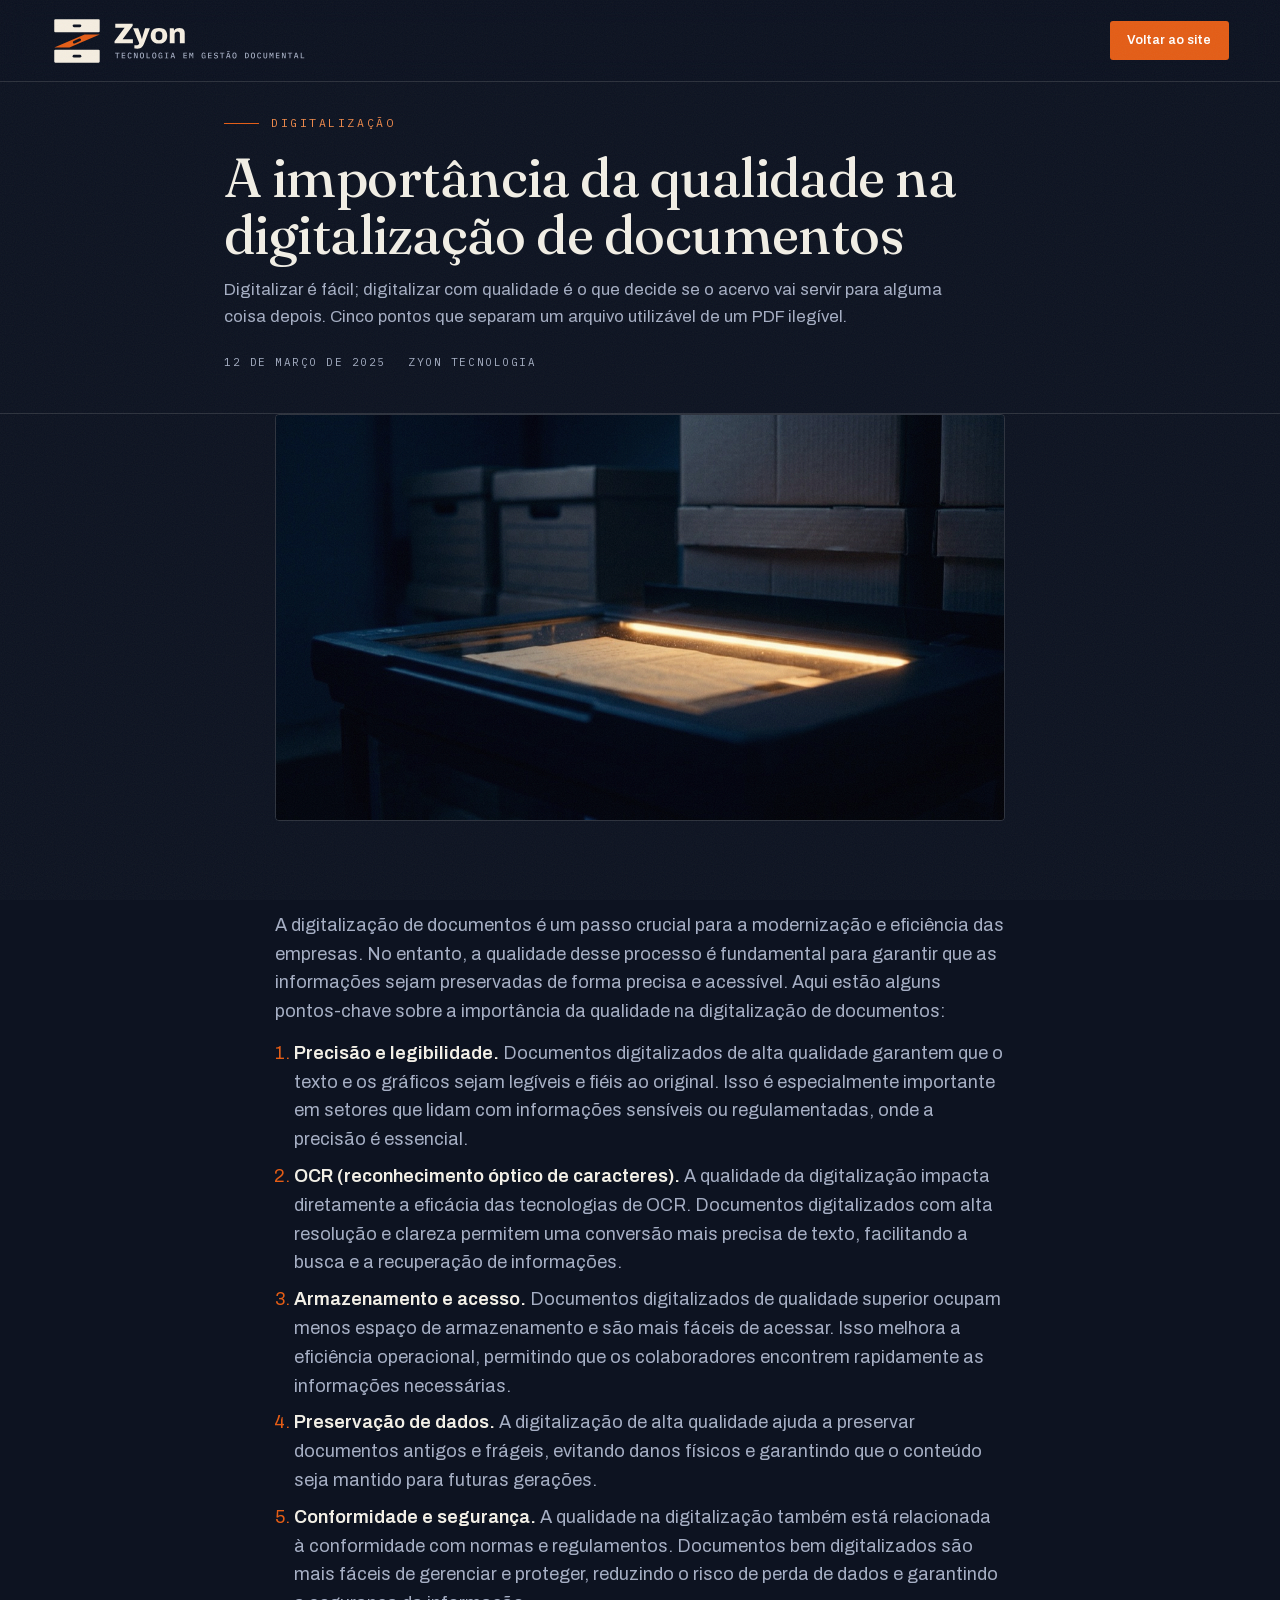
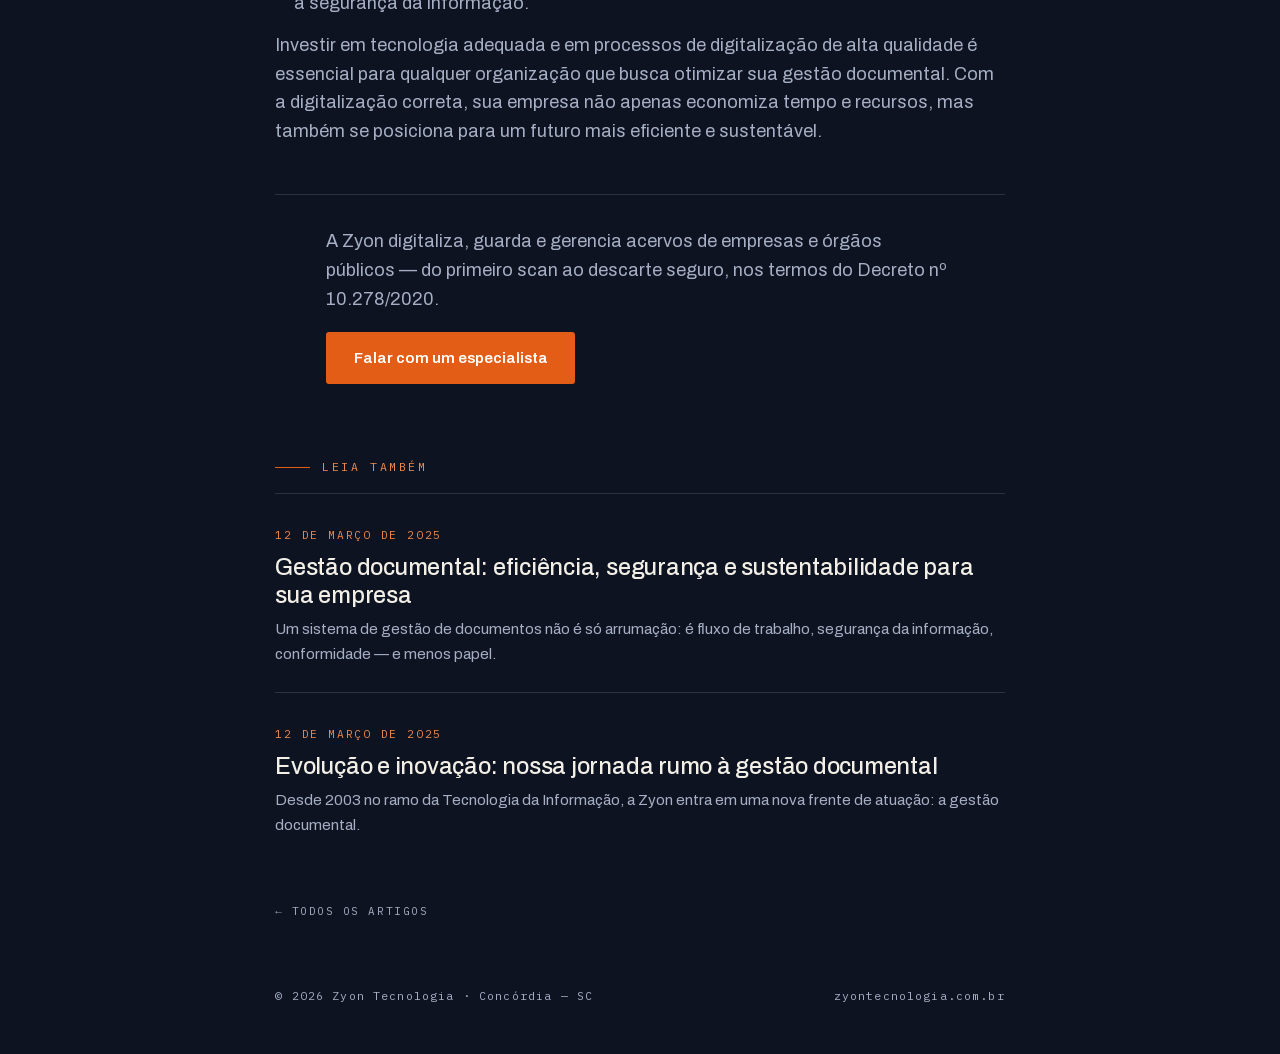
==== commit 39425f76: "fix: cartao social proprio, Artigos no menu, menu mais presente e botao do artigo og:image — a home " ====
--- a/a-importancia-da-qualidade-na-digitalizacao-de-documentos/index.html
+++ b/a-importancia-da-qualidade-na-digitalizacao-de-documentos/index.html
@@ -12,10 +12,14 @@
 <meta property="og:description" content="Digitalizar é fácil; digitalizar com qualidade é o que decide se o acervo vai servir para alguma coisa depois. Cinco pontos que separam um arquivo utilizável de um PDF ilegível.">
 <meta property="og:url" content="https://zyontecnologia.com.br/a-importancia-da-qualidade-na-digitalizacao-de-documentos/">
 <meta property="og:image" content="https://zyontecnologia.com.br/assets/img/artigos/qualidade.jpg">
+<meta property="og:image:width" content="1200">
+<meta property="og:image:height" content="669">
 <meta property="og:site_name" content="Zyon Tecnologia">
 <meta property="og:locale" content="pt_BR">
-<link rel="icon" href="data:image/svg+xml,%3Csvg xmlns='http://www.w3.org/2000/svg' viewBox='0 0 32 32'%3E%3Crect width='32' height='32' rx='6' fill='%23E45D16'/%3E%3Ctext x='16' y='23' font-family='Georgia,serif' font-size='20' font-weight='700' fill='%23F5EEE1' text-anchor='middle'%3EZ%3C/text%3E%3C/svg%3E">
-<link rel="stylesheet" href="../assets/fonts/fonts.css">
+<link rel="icon" href="/favicon.svg" type="image/svg+xml">
+<link rel="icon" href="/favicon-32.png" sizes="32x32" type="image/png">
+<link rel="apple-touch-icon" href="/apple-touch-icon.png">
+<link rel="stylesheet" href="../assets/fonts/fonts.css?v=202609031831">
 <link rel="stylesheet" href="../css/style.css?v=202609031831">
 <link rel="stylesheet" href="../css/pagina.css?v=202609031831">
 <script type="application/ld+json">
@@ -47,7 +51,7 @@
 <body>
 
 <header class="topo rolou" id="header">
-  <a class="marca" href="../index.html" aria-label="Zyon — Tecnologia em gestão documental">
+  <a class="marca" href="/" aria-label="Zyon — Tecnologia em gestão documental">
     <img class="marca-assinatura" src="../assets/img/zyon-assinatura.svg" alt="" width="475" height="96">
     <img class="marca-simbolo" src="../assets/img/zyon-simbolo-mancha.svg" alt="" width="84" height="80">
     <span class="marca-texto">
@@ -55,7 +59,7 @@
       <span class="marca-descritor"><span>Tecnologia em</span><span>Gestão documental</span></span>
     </span>
   </a>
-  <a class="cta cta-mini" href="../index.html" style="margin-left:auto">Voltar ao site</a>
+  <a class="cta cta-mini" href="/" style="margin-left:auto">Voltar ao site</a>
 </header>
 
 <section class="doc-topo">
@@ -127,7 +131,7 @@
 
 <footer class="rodape" style="max-width:52rem;margin:0 auto;padding:0 var(--pad) 3rem">
   <p>© <span id="ano">2026</span> Zyon Tecnologia · Concórdia — SC</p>
-  <a href="../index.html">zyontecnologia.com.br</a>
+  <a href="/">zyontecnologia.com.br</a>
 </footer>
 
 <script>document.getElementById("ano").textContent = new Date().getFullYear();</script>
--- a/css/style.css
+++ b/css/style.css
@@ -111,22 +111,39 @@
     }
   }
 }
-.marca { text-decoration: none; display: flex; align-items: center; }
-.marca-assinatura { height: 52px; width: auto; display: block; }   /* assinatura completa em curvas */
+/* âncoras não pousam atrás do cabeçalho fixo — vale em todos os tamanhos */
+html { scroll-padding-top: calc(var(--h-header) + 12px); }
+/* flex:none é obrigatório: com 6 links no menu o flex espremia a <img> na
+   horizontal mantendo a altura, quebrando a proporção da marca — o manual
+   manda escalar sempre proporcionalmente, nunca comprimir. */
+.marca { text-decoration: none; display: flex; align-items: center; flex: none; }
+.marca-assinatura { height: 52px; width: auto; display: block; flex: none; }   /* assinatura completa em curvas */
 .marca-curta { height: 34px; width: auto; display: none; }          /* símbolo + nome, no mobile */
 .nav { display: flex; gap: clamp(0.9rem, 1.6vw, 1.6rem); margin-left: auto; }
 .nav a {
-  text-decoration: none; font-size: 0.85rem; color: var(--txt-claro-2);
+  text-decoration: none; font-size: 0.85rem; font-weight: 500;
+  color: var(--txt-claro);        /* era o aço #A6AFC4: em 0.85rem/400 sobre navy
+                                     o texto ficava fino e apagado */
   white-space: nowrap;            /* sem "Guarda / física" em duas linhas */
+  position: relative; padding-bottom: 3px;
   transition: color 0.25s;
 }
+/* afordância: um filete âmbar que cresce a partir da esquerda */
+.nav a::after {
+  content: ""; position: absolute; left: 0; bottom: 0; height: 1.5px; width: 100%;
+  background: var(--ambar); transform: scaleX(0); transform-origin: left;
+  transition: transform 0.28s var(--ease-out);
+}
 .nav a:hover { color: var(--ambar-2); }
+.nav a:hover::after { transform: scaleX(1); }
+.nav a:focus-visible { outline: 2px solid var(--ambar-2); outline-offset: 3px; border-radius: 1px; }
 
 /* Faixa apertada: logo grande + 5 links + CTA no mesmo eixo, sem quebrar em 2 linhas */
-@media (min-width: 961px) and (max-width: 1080px) {
-  .marca-assinatura { height: 46px; }
-  .nav { gap: 0.9rem; }
-  .nav a { font-size: 0.8rem; }
+@media (min-width: 961px) and (max-width: 1180px) {
+  .marca-assinatura { height: 44px; }
+  .nav { gap: 0.75rem; }
+  .nav a { font-size: 0.78rem; }
+  .topo { gap: 1.1rem; }
   .topo .cta { padding: 0.7rem 1.1rem; font-size: 0.85rem; white-space: nowrap; }
 }
 
@@ -750,7 +767,6 @@
   .topo .cta-mini { position: relative; flex: none; }
   .topo .cta-mini::after { content: ""; position: absolute; inset: -5px; }
 
-  html { scroll-padding-top: calc(var(--h-header) + 12px); }
 }
 
 /* o caminho scroll-driven (sem JS) precisa da placa nova: animação vence
--- a/css/pagina.css
+++ b/css/pagina.css
@@ -33,8 +33,11 @@
 .doc-corpo p, .doc-corpo li { color: var(--txt-claro-2); }
 .doc-corpo p + p { margin-top: 0.9rem; }
 .doc-corpo strong { color: var(--txt-claro); font-weight: 620; }
-.doc-corpo a { color: var(--ambar-2); text-decoration: underline; text-underline-offset: 3px; }
-.doc-corpo a:hover { color: var(--ambar); }
+/* :not(.cta) é load-bearing: sem isso a regra pinta o botão de âmbar-2 SOBRE o
+   fundo âmbar e ainda o sublinha — o texto some dentro do próprio botão. */
+.doc-corpo a:not(.cta) { color: var(--ambar-2); text-decoration: underline; text-underline-offset: 3px; }
+.doc-corpo a:not(.cta):hover { color: var(--ambar); }
+.doc-corpo .cta { color: #fff; text-decoration: none; }
 .doc-corpo ul, .doc-corpo ol { margin: 0.8rem 0 0.8rem 1.2rem; display: grid; gap: 0.5rem; }
 .doc-corpo li::marker { color: var(--ambar); }
 
